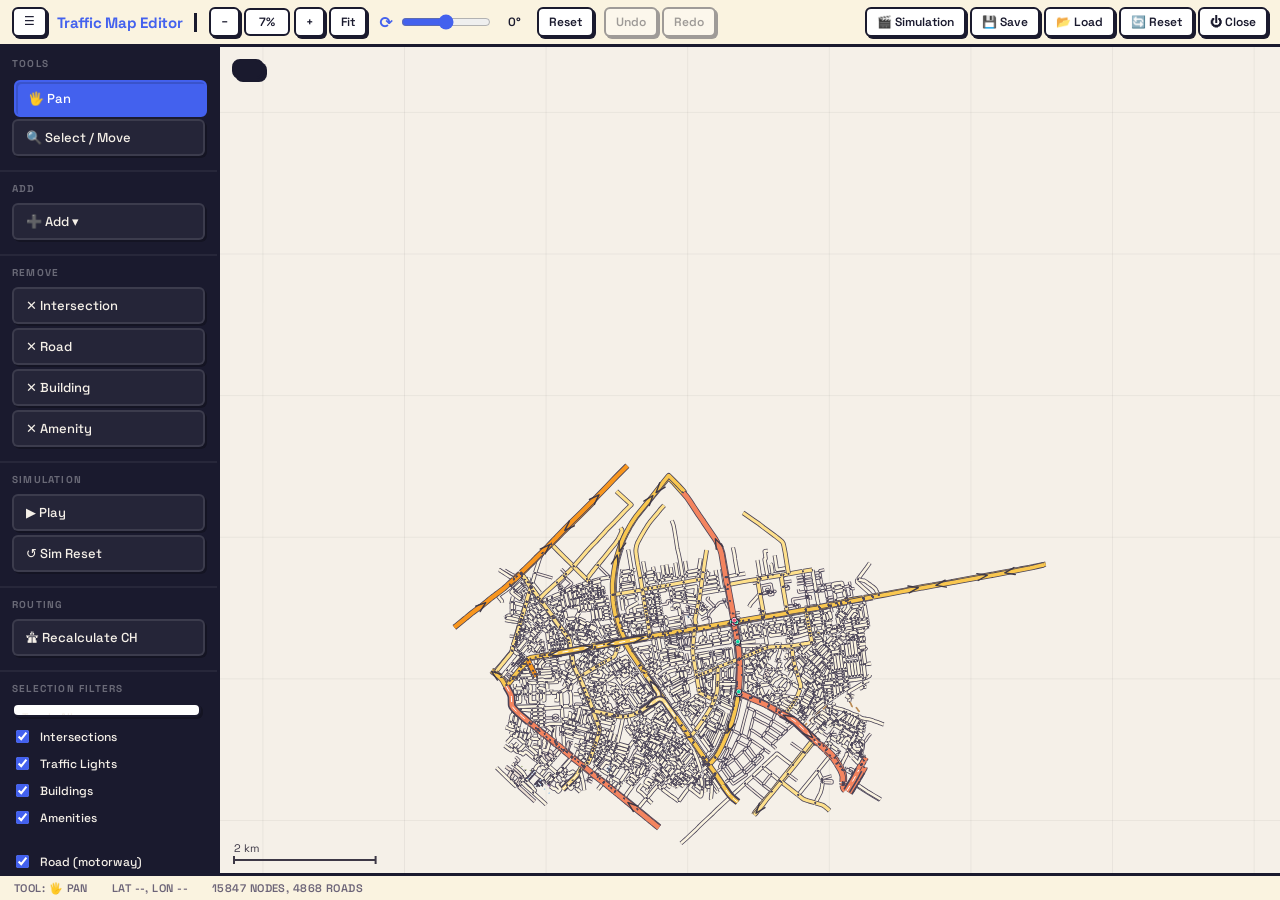
==== front-end/editor.html @ 22325852 "completed implementation of cch assisted bi-directional dijkastra added buildings and amenities crea" ====
<!DOCTYPE html>
<html lang="en">
<head>
<meta charset="UTF-8">
<meta name="viewport" content="width=device-width, initial-scale=1.0">
<title>Traffic Map Editor</title>
<link rel="preconnect" href="https://fonts.googleapis.com">
<link rel="preconnect" href="https://fonts.gstatic.com" crossorigin>
<link href="https://fonts.googleapis.com/css2?family=Space+Grotesk:wght@400;500;600;700&display=swap" rel="stylesheet">
<link rel="stylesheet" href="style.css">
</head>
<body>
<div id="app">

  <header id="topbar">
    <button id="sidebarToggle" title="Toggle sidebar">☰</button>
    <div class="brand">Traffic&nbsp;Map&nbsp;Editor</div>

    <div class="topbar-group">
      <button id="zoomOutBtn" title="Zoom out">−</button>
      <span id="zoomReadout">100%</span>
      <button id="zoomInBtn" title="Zoom in">+</button>
      <button id="fitBtn" title="Fit whole map in view">Fit</button>
    </div>

    <div class="topbar-group">
      <span class="rotate-icon" title="Rotate map">⟳</span>
      <input type="range" id="rotationSlider" min="-180" max="180" step="1" value="0" title="Rotate the map view">
      <span id="rotationReadout">0°</span>
      <button id="rotationResetBtn" title="Reset rotation to 0°">Reset</button>
    </div>

    <div class="topbar-group">
      <button id="undoBtn" title="Undo (Ctrl+Z)">Undo</button>
      <button id="redoBtn" title="Redo (Ctrl+Y)">Redo</button>
    </div>

    <div class="topbar-group topbar-right">
      <a class="tool-btn" href="simulation.html" title="Open the read-only simulation viewer">🎬 Simulation</a>
      <button id="saveBtn" title="Save the current map back into map_data.json on disk">💾 Save</button>
      <button id="loadBtn" title="Load a previously saved map JSON">📂 Load</button>
      <button id="resetBtn" title="Reload the original converted OSM data">🔄 Reset</button>
      <button id="closeServerBtn" title="Shut down the local serve.py server">⏻ Close</button>
      <input type="file" id="fileInput" accept="application/json" hidden>
    </div>
  </header>

  <div id="main-area">

    <aside id="sidebar">
      <div class="sidebar-section">
        <div class="sidebar-section-title">Tools</div>
        <button class="tool-btn active" data-tool="pan" title="Pan / Zoom (drag to pan, wheel to zoom)">🖐 Pan</button>
        <button class="tool-btn" data-tool="select" title="Select, move nodes/roads, rotate roads. Shift-click or drag a box to select multiple.">🔍 Select / Move</button>
      </div>

      <div class="sidebar-section">
        <div class="sidebar-section-title">Add</div>
        <div class="dropdown" id="addDropdown">
          <button class="tool-btn" id="addMenuBtn" title="Add an intersection or road" type="button">➕ Add ▾</button>
          <div class="dropdown-menu" id="addMenu" hidden>
            <button class="tool-btn" data-tool="addNode" title="Click empty space to add an intersection">⊕ Intersection</button>
            <button class="tool-btn" data-tool="addRoadLine" title="Click points to draw a straight road, Enter/double-click to finish">━ Road (Straight)</button>
            <button class="tool-btn" data-tool="addRoadSpline" title="Click points to draw a curved road, Enter/double-click to finish">〰 Road (Spline)</button>
            <button class="tool-btn" data-tool="addRoadCircle" title="Click and drag from the centre out to set the radius">⭕ Road (Circle)</button>
            <button class="tool-btn" data-tool="addSignal" title="Click an intersection to add a traffic light">🚦 Traffic Light</button>
            <button class="tool-btn" data-tool="addUturn" title="Click a road (splits it there) or an existing 2-road intersection to mark a U-turn point">↩ U-turn</button>
            <button class="tool-btn" data-tool="addAnglePoint" title="Click a road to insert a draggable sharp-bend point, without splitting it into two roads">⌐ Angle Point</button>
            <button class="tool-btn" data-tool="addCurvePoint" title="Click a road to insert a draggable smooth-curve point, without splitting it into two roads">◠ Curve Point</button>
            <button class="tool-btn" data-tool="addBuilding" title="Click points to draw a building footprint, Enter/double-click to finish">🏢 Building</button>
            <button class="tool-btn" data-tool="addAmenity" title="Click to place a point amenity, then set its type/icon/fleet in the inspector">📍 Amenity</button>
          </div>
        </div>
      </div>

      <div class="sidebar-section">
        <div class="sidebar-section-title">Remove</div>
        <button class="tool-btn" data-tool="delNode" title="Click a node to delete it">✕ Intersection</button>
        <button class="tool-btn" data-tool="delWay" title="Click a road to delete it">✕ Road</button>
        <button class="tool-btn" data-tool="delBuilding" title="Click a building to delete it">✕ Building</button>
        <button class="tool-btn" data-tool="delAmenity" title="Click an amenity to delete it">✕ Amenity</button>
      </div>

      <div class="sidebar-section">
        <div class="sidebar-section-title">Simulation</div>
        <button id="simPlayBtn" title="Play/pause the fixed-time traffic-light simulation">▶ Play</button>
        <button id="simResetBtn" title="Reset the simulation clock to 0">↺ Sim Reset</button>
      </div>

      <div class="sidebar-section">
        <div class="sidebar-section-title">Routing</div>
        <button id="recalcChBtn" title="Rebuild the routing Contraction Hierarchy (map_data.ch.bin) from the current map_data.json on disk">🛣 Recalculate CH</button>
      </div>

      <div class="sidebar-section" id="selectionFiltersSection">
        <div class="sidebar-section-title">Selection Filters</div>
        <div id="selectionFiltersContainer" style="display: flex; flex-direction: column; gap: 4px; max-height: 250px; overflow-y: auto; padding-right: 4px;">
          <!-- Checkboxes generated dynamically in editor.js -->
        </div>
      </div>

      <div class="sidebar-section">
        <div class="sidebar-section-title">View</div>
        <button id="arrowsToggleBtn" title="Show/hide one-way direction arrows">↗ Arrows</button>
        <button id="timersToggleBtn" title="Show/hide traffic-light countdown timers">⏱ Timers</button>
        <button id="buildingsToggleBtn" title="Show/hide buildings">🏢 Buildings</button>
        <button id="amenitiesToggleBtn" title="Show/hide amenities">📍 Amenities</button>
        <button id="cleanBtn" title="Remove unused, untagged points">🧹 Clean up</button>
        <button id="settingsBtn" title="Editor settings and defaults">⚙ Settings</button>
      </div>
    </aside>

    <main id="workspace">
      <canvas id="mapCanvas"></canvas>

      <div id="hint">Pan tool: drag to pan, scroll to zoom.</div>

      <div id="restoreBanner" hidden>
        <span id="restoreText"></span>
        <button id="restoreYes">Restore</button>
        <button id="restoreNo">Discard</button>
      </div>

      <div id="toast" hidden></div>

      <aside id="inspector" hidden>
        <div class="insp-head">
          <span id="inspTitle">Selection</span>
          <button id="inspClose" title="Close">×</button>
        </div>
        <div class="insp-body" id="inspBody"></div>
      </aside>

      <aside id="settingsPanel" hidden>
        <div class="insp-head">
          <span>Settings</span>
          <button id="settingsClose" title="Close">×</button>
        </div>
        <div class="insp-body" id="settingsBody"></div>
      </aside>
    </main>

  </div>

  <footer id="statusbar">
    <span id="statTool">Tool: Pan</span>
    <span id="statCoords">lat --, lon --</span>
    <span id="statCounts">-- nodes, -- roads</span>
    <span id="statSelection"></span>
  </footer>

</div>

<script src="map-core.js"></script>
<script src="settings.js"></script>
<script src="redlight.js"></script>
<script src="editor.js"></script>
<!-- TEMP: routing test/visualization harness - delete this line + routetest.js to remove -->
<script src="routetest.js"></script>
</body>
</html>
---- front-end/style.css ----
/* ============================================================
   Neo-Brutalism Theme — Traffic Map Editor
   ============================================================ */

:root{
  --bg: #f5f0e8;
  --sidebar-bg: #1a1a2e;
  --sidebar-fg: #f5f0e8;
  --topbar-bg: #faf3e0;
  --accent: #4361ee;
  --accent-hover: #3a56d4;
  --accent-light: #e8edff;
  --panel-bg: #ffffff;
  --panel-border: #e0d8cc;
  --text: #1a1a2e;
  --muted: #6c6478;
  --danger: #ef476f;
  --success: #06d6a0;
  --warning: #ffd166;
  --border: #1a1a2e;
  --shadow: #1a1a2e;
  --radius: 8px;
  --radius-sm: 6px;
  --font: 'Space Grotesk', 'Segoe UI', system-ui, -apple-system, Arial, sans-serif;
}

*{ box-sizing: border-box; }
[hidden]{ display:none !important; }

html,body{ height:100%; margin:0; }
body{
  font-family: var(--font);
  font-size: 13px;
  color: var(--text);
  overflow: hidden;
  background: var(--bg);
}

#app{ display:flex; flex-direction:column; height:100vh; }

/* ============================================================
   TOP BAR
   ============================================================ */
#topbar{
  display:flex;
  align-items:center;
  gap: 10px;
  padding: 7px 12px;
  background: var(--topbar-bg);
  border-bottom: 3px solid var(--border);
  z-index: 10;
  flex-shrink: 0;
  flex-wrap: wrap;
}

#topbar .brand{
  font-weight: 700;
  font-size: 15px;
  letter-spacing: -0.3px;
  color: var(--accent);
  padding-right: 12px;
  border-right: 3px solid var(--border);
  margin-right: 2px;
}

#sidebarToggle{
  background: var(--accent);
  color: #fff;
  border: 3px solid var(--border);
  border-radius: var(--radius-sm);
  padding: 3px 10px;
  font-size: 16px;
  font-weight: 700;
  cursor: pointer;
  box-shadow: 3px 3px 0 var(--shadow);
  transition: transform 0.1s, box-shadow 0.1s;
  line-height: 1.3;
}
#sidebarToggle:hover{
  transform: translate(1px, 1px);
  box-shadow: 2px 2px 0 var(--shadow);
}
#sidebarToggle:active{
  transform: translate(3px, 3px);
  box-shadow: 0 0 0 var(--shadow);
}

.topbar-group{
  display:flex;
  align-items:center;
  gap:4px;
}
.topbar-group.topbar-right{ margin-left:auto; }

#topbar button, #topbar a.tool-btn{
  display: inline-flex;
  align-items: center;
  background: var(--panel-bg);
  color: var(--text);
  border: 2px solid var(--border);
  border-radius: var(--radius-sm);
  padding: 5px 10px;
  font-size: 12px;
  font-family: var(--font);
  font-weight: 600;
  text-decoration: none;
  cursor: pointer;
  box-shadow: 2px 2px 0 var(--shadow);
  transition: transform 0.1s, box-shadow 0.1s;
  white-space: nowrap;
}
#topbar button:hover, #topbar a.tool-btn:hover{
  transform: translate(1px, 1px);
  box-shadow: 1px 1px 0 var(--shadow);
  background: var(--accent-light);
}
#topbar button:active, #topbar a.tool-btn:active{
  transform: translate(2px, 2px);
  box-shadow: 0 0 0 var(--shadow);
}
#topbar button:disabled{
  opacity: 0.4;
  cursor: not-allowed;
  transform: none;
  box-shadow: 2px 2px 0 var(--shadow);
}

#zoomReadout{
  min-width: 46px;
  text-align: center;
  display: inline-block;
  font-weight: 600;
  color: var(--text);
  font-size: 12px;
  background: var(--panel-bg);
  border: 2px solid var(--border);
  border-radius: var(--radius-sm);
  padding: 4px 6px;
}

/* ============================================================
   ROTATION CONTROL
   ============================================================ */
.rotate-icon{ color: var(--accent); font-size: 16px; padding: 0 2px; font-weight: 700; }
#rotationSlider{ width: 90px; accent-color: var(--accent); }
#rotationReadout{
  min-width: 36px;
  text-align: center;
  display: inline-block;
  font-weight: 600;
  color: var(--text);
  font-size: 12px;
}

/* ============================================================
   MAIN AREA (sidebar + workspace)
   ============================================================ */
#main-area{
  display: flex;
  flex: 1;
  min-height: 0;
  overflow: hidden;
}

/* ============================================================
   LEFT SIDEBAR
   ============================================================ */
#sidebar{
  width: 220px;
  min-width: 220px;
  background: var(--sidebar-bg);
  color: var(--sidebar-fg);
  border-right: 3px solid var(--border);
  overflow-y: auto;
  overflow-x: hidden;
  flex-shrink: 0;
  transition: width 0.25s ease, min-width 0.25s ease, border-right-width 0.25s ease;
  z-index: 8;
}
#sidebar.collapsed{
  width: 0;
  min-width: 0;
  border-right-width: 0;
  overflow: hidden;
}

.sidebar-section{
  padding: 10px 12px;
  border-bottom: 2px solid rgba(255,255,255,0.06);
}
.sidebar-section:last-child{ border-bottom: none; }

.sidebar-section-title{
  font-size: 10px;
  font-weight: 700;
  letter-spacing: 0.12em;
  color: rgba(255,255,255,0.35);
  margin-bottom: 8px;
  text-transform: uppercase;
}

/* Sidebar buttons (tool-btn and others) */
#sidebar button{
  display: block;
  width: 100%;
  background: rgba(255,255,255,0.05);
  color: var(--sidebar-fg);
  border: 2px solid rgba(255,255,255,0.1);
  border-radius: var(--radius-sm);
  padding: 8px 12px;
  font-size: 13px;
  font-family: var(--font);
  font-weight: 500;
  cursor: pointer;
  text-align: left;
  margin-bottom: 4px;
  transition: background 0.15s, transform 0.1s, box-shadow 0.1s;
  box-shadow: 2px 2px 0 rgba(0,0,0,0.25);
  white-space: nowrap;
  overflow: hidden;
  text-overflow: ellipsis;
}
#sidebar button:hover{
  background: rgba(255,255,255,0.12);
  transform: translate(1px, 1px);
  box-shadow: 1px 1px 0 rgba(0,0,0,0.25);
}
#sidebar button:active{
  transform: translate(2px, 2px);
  box-shadow: 0 0 0 rgba(0,0,0,0.25);
}
#sidebar button.tool-btn.active,
#sidebar button.active{
  background: var(--accent);
  border-color: var(--accent);
  color: #fff;
  box-shadow: inset 2px 2px 0 rgba(0,0,0,0.15);
  transform: translate(2px, 2px);
}

/* Arrows/Timers toggle active state */
#arrowsToggleBtn.active,
#timersToggleBtn.active{
  background: var(--accent) !important;
  border-color: var(--accent) !important;
  color: #fff !important;
}

/* ============================================================
   SIDEBAR DROPDOWN (Add menu — expands inline)
   ============================================================ */
#sidebar .dropdown{ position: relative; }
#sidebar .dropdown-menu{
  position: static;
  display: flex;
  flex-direction: column;
  gap: 2px;
  background: transparent;
  border: none;
  border-radius: 0;
  padding: 4px 0 0 14px;
  min-width: 0;
  box-shadow: none;
}
#sidebar .dropdown-menu .tool-btn{
  font-size: 12px;
  padding: 7px 10px;
  border-left: 3px solid var(--accent);
  border-radius: 0 var(--radius-sm) var(--radius-sm) 0;
}

/* ============================================================
   WORKSPACE
   ============================================================ */
#workspace{ position:relative; flex:1; min-height:0; min-width:0; background: var(--bg); overflow:hidden; }
#mapCanvas{ position:absolute; inset:0; width:100%; height:100%; display:block; cursor: grab; }
#mapCanvas.tool-select{ cursor: default; }
#mapCanvas.tool-addNode, #mapCanvas.tool-addRoadLine, #mapCanvas.tool-addRoadSpline, #mapCanvas.tool-addSignal{ cursor: crosshair; }
#mapCanvas.tool-delNode, #mapCanvas.tool-delWay{ cursor: not-allowed; }
#mapCanvas.dragging{ cursor: grabbing; }

/* ============================================================
   HINT (floating tip in top-left of workspace)
   ============================================================ */
#hint{
  position:absolute; top:12px; left:12px;
  background: var(--sidebar-bg);
  color: var(--sidebar-fg);
  padding: 8px 14px;
  border: 2px solid var(--border);
  border-radius: var(--radius);
  box-shadow: 3px 3px 0 var(--shadow);
  font-size: 12px;
  font-weight: 500;
  pointer-events: none;
  max-width: 46ch;
  z-index: 4;
}

/* ============================================================
   RESTORE BANNER
   ============================================================ */
#restoreBanner{
  position:absolute; top:12px; left:50%; transform:translateX(-50%);
  background: var(--panel-bg);
  border: 3px solid var(--border);
  border-radius: var(--radius);
  padding: 10px 14px;
  display:flex; gap:10px; align-items:center;
  box-shadow: 4px 4px 0 var(--shadow);
  font-weight: 500;
  z-index: 6;
}
#restoreBanner button{
  border: 2px solid var(--border);
  border-radius: var(--radius-sm);
  padding: 6px 14px;
  cursor: pointer;
  font-size: 12px;
  font-family: var(--font);
  font-weight: 600;
  box-shadow: 2px 2px 0 var(--shadow);
  transition: transform 0.1s, box-shadow 0.1s;
}
#restoreBanner button:hover{
  transform: translate(1px, 1px);
  box-shadow: 1px 1px 0 var(--shadow);
}
#restoreYes{ background: var(--accent); color:#fff; }
#restoreNo{ background: var(--bg); color: var(--text); }

/* ============================================================
   TOAST
   ============================================================ */
#toast{
  position:absolute; bottom:18px; left:50%; transform:translateX(-50%);
  background: var(--sidebar-bg);
  color:#fff;
  padding: 9px 18px;
  border: 2px solid var(--border);
  border-radius: var(--radius);
  box-shadow: 3px 3px 0 var(--shadow);
  font-size: 13px;
  font-weight: 600;
  z-index: 6;
}

/* ============================================================
   INSPECTOR & SETTINGS PANELS (right overlays, full height)
   ============================================================ */
#inspector{
  position:absolute; top:0; right:0; bottom:0;
  width: 340px; min-width: 260px; max-width: 80vw;
  resize: horizontal;
  background: var(--panel-bg);
  border-left: 3px solid var(--border);
  display:flex; flex-direction:column;
  overflow:hidden;
  z-index: 5;
}
#inspector[hidden]{ display:none; }

#settingsPanel{
  position:absolute; top:0; right:0; bottom:0;
  width: 340px; min-width: 260px; max-width: 80vw;
  resize: horizontal;
  background: var(--panel-bg);
  border-left: 3px solid var(--border);
  display:flex; flex-direction:column;
  overflow:hidden;
  z-index: 5;
}

/* Panel header */
.insp-head{
  display:flex; align-items:center; justify-content:space-between;
  padding: 12px 14px;
  background: var(--accent);
  color: #fff;
  font-weight: 700;
  font-size: 14px;
  border-bottom: 3px solid var(--border);
  flex-shrink: 0;
}
#inspClose,
#settingsClose{
  border: 2px solid rgba(255,255,255,0.5);
  background: rgba(255,255,255,0.12);
  color: #fff;
  font-size: 16px;
  font-weight: 700;
  cursor: pointer;
  line-height: 1;
  width: 28px;
  height: 28px;
  border-radius: 50%;
  display: flex;
  align-items: center;
  justify-content: center;
  transition: background 0.15s;
  padding: 0;
}
#inspClose:hover,
#settingsClose:hover{
  background: rgba(255,255,255,0.3);
}

/* Panel body */
.insp-body{ padding:14px; overflow-y:auto; overflow-x:hidden; flex:1; min-height:0; }
#settingsPanel .insp-body{ padding:14px; overflow-y:auto; overflow-x:hidden; flex:1; min-height:0; }

/* ============================================================
   FORM FIELDS (inside panels)
   ============================================================ */
.field{ margin-bottom:12px; }
.field label{
  display:block; font-size:10px; font-weight:700; color:var(--muted);
  margin-bottom:4px; text-transform:uppercase; letter-spacing:.06em;
}
.field input[type=text], .field input[type=number], .field select{
  width:100%; padding:7px 10px;
  border:2px solid var(--border);
  border-radius: var(--radius-sm);
  font-size:13px; font-family: var(--font); font-weight:500;
  box-shadow: 2px 2px 0 rgba(26,26,46,0.12);
  transition: box-shadow 0.15s, border-color 0.15s;
  background: #fff;
}
.field input:focus, .field select:focus{
  outline:none;
  border-color: var(--accent);
  box-shadow: 3px 3px 0 rgba(67,97,238,0.2);
}
.field .readonly{ font-size:13px; color:var(--text); font-weight:500; }

.checkrow{ display:flex; align-items:center; gap:8px; margin-bottom:10px; }
.checkrow label{ font-size:13px; font-weight:500; }
.checkrow input[type=checkbox]{ width:18px; height:18px; accent-color: var(--accent); cursor:pointer; }

/* ============================================================
   TAG EDITOR
   ============================================================ */
.tag-row{ display:flex; gap:4px; margin-bottom:5px; align-items:center; }
.tag-row .tag-key{
  width:38%; font-size:11px; font-weight:600; color:var(--muted);
  overflow:hidden; text-overflow:ellipsis; white-space:nowrap;
}
.tag-row input{
  flex:1; padding:5px 8px;
  border:2px solid var(--border); border-radius: var(--radius-sm);
  font-size:12px; font-family: var(--font);
}
.tag-row button{
  border:2px solid var(--danger); background:#fff; color:var(--danger);
  border-radius: var(--radius-sm); width:24px; height:24px; cursor:pointer;
  font-weight:700; font-size:14px; display:flex; align-items:center; justify-content:center;
  padding:0; transition: background 0.15s, color 0.15s;
}
.tag-row button:hover{ background: var(--danger); color:#fff; }

.tag-add{ display:flex; gap:4px; margin-top:8px; flex-wrap:wrap; }
.tag-add input, .tag-add select{
  flex:1; min-width:60px; padding:5px 8px;
  border:2px solid var(--border); border-radius: var(--radius-sm);
  font-size:12px; font-family: var(--font);
}
.tag-add button{
  border:2px solid var(--border); background: var(--accent); color:#fff;
  border-radius: var(--radius-sm); padding:5px 12px; cursor:pointer;
  font-weight:600; font-family: var(--font); font-size:12px;
  box-shadow: 2px 2px 0 var(--shadow);
  transition: transform 0.1s, box-shadow 0.1s;
}
.tag-add button:hover{
  transform: translate(1px, 1px);
  box-shadow: 1px 1px 0 var(--shadow);
}

/* ============================================================
   DANGER BUTTONS
   ============================================================ */
.danger-btn{
  width:100%; margin-top:8px; padding:9px;
  border:2px solid var(--border); border-radius: var(--radius-sm);
  background: var(--danger); color:#fff; cursor:pointer;
  font-size:13px; font-family: var(--font); font-weight:600;
  box-shadow: 3px 3px 0 var(--shadow);
  transition: transform 0.1s, box-shadow 0.1s;
}
.danger-btn:hover{
  transform: translate(1px, 1px);
  box-shadow: 2px 2px 0 var(--shadow);
}
.danger-btn:active{
  transform: translate(3px, 3px);
  box-shadow: 0 0 0 var(--shadow);
}

/* ============================================================
   SECTION TITLES IN PANELS
   ============================================================ */
.section-title{
  font-size:10px; font-weight:700; text-transform:uppercase;
  letter-spacing:.08em; color:var(--muted);
  margin: 14px 0 8px;
  border-top: 2px solid var(--panel-border);
  padding-top: 12px;
}

/* ============================================================
   PHASE EDITOR
   ============================================================ */
.phase-box{
  border:2px solid var(--border); border-radius: var(--radius);
  padding:10px; margin-bottom:10px;
  background: var(--bg);
  border-left: 4px solid var(--accent);
  box-shadow: 2px 2px 0 rgba(26,26,46,0.08);
}
.phase-title{
  font-weight:700; font-size:13px; margin-bottom:8px; color: var(--accent);
}

/* ============================================================
   QUICK ACTIONS (bulk selection)
   ============================================================ */
.quick-actions{ display:flex; flex-wrap:wrap; gap:6px; margin-bottom:10px; }
.quick-actions button{
  flex:1 1 auto;
  border:2px solid var(--border); background: var(--panel-bg);
  border-radius: var(--radius-sm); padding:7px 10px;
  font-size:11.5px; font-family: var(--font); font-weight:600; cursor:pointer;
  box-shadow: 2px 2px 0 rgba(26,26,46,0.12);
  transition: transform 0.1s, box-shadow 0.1s;
}
.quick-actions button:hover{
  transform: translate(1px, 1px);
  box-shadow: 1px 1px 0 rgba(26,26,46,0.12);
  background: var(--accent-light);
}

/* ============================================================
   BULK FILTER (selection filter by type)
   ============================================================ */
.bulk-filter {
  border: 1.5px solid var(--border);
  border-radius: var(--radius-sm);
  padding: 8px 10px;
  margin-bottom: 10px;
  background: var(--panel-bg);
  display: flex;
  flex-direction: column;
  gap: 4px;
}
.bulk-filter .checkrow {
  margin: 0;
  padding: 2px 0;
}
.bulk-filter .checkrow label {
  font-size: 12px;
  font-weight: 500;
}

/* ============================================================
   RANGE SLIDER (settings)
   ============================================================ */
.range-row{ display:flex; align-items:center; gap:8px; }
.range-row input[type=range]{ flex:1; accent-color: var(--accent); }
.range-readout{
  min-width:44px; text-align:right; font-size:12px; font-weight:600;
  color: var(--text);
  background: var(--bg);
  border: 2px solid var(--border);
  border-radius: var(--radius-sm);
  padding: 2px 6px;
}

/* ============================================================
   STATUS BAR
   ============================================================ */
#statusbar{
  display:flex; gap:24px; align-items:center;
  padding: 5px 14px;
  background: var(--topbar-bg);
  border-top: 3px solid var(--border);
  font-size:11px; font-weight:600;
  color: var(--muted);
  text-transform: uppercase;
  letter-spacing: .04em;
  flex-shrink: 0;
}

/* ============================================================
   PLAIN ACTION BUTTONS IN PANELS
   (dynamically created buttons like "Reverse direction",
    "Add traffic light", "+ Add phase", "Leave group", etc.)
   ============================================================ */
.insp-body button{
  font-family: var(--font);
  cursor: pointer;
}
/* Style unclassed buttons as neo-brutalist action buttons */
.insp-body > button:not([class]),
.insp-body > div > button:not([class]) {
  display: block;
  width: 100%;
  margin-top: 6px;
  padding: 8px 12px;
  border: 2px solid var(--border);
  border-radius: var(--radius-sm);
  background: var(--panel-bg);
  color: var(--text);
  font-size: 13px;
  font-weight: 600;
  box-shadow: 2px 2px 0 rgba(26,26,46,0.12);
  transition: transform 0.1s, box-shadow 0.1s;
}
.insp-body > button:not([class]):hover,
.insp-body > div > button:not([class]):hover {
  transform: translate(1px, 1px);
  box-shadow: 1px 1px 0 rgba(26,26,46,0.12);
  background: var(--accent-light);
}

/* ============================================================
   SCROLLBAR STYLING
   ============================================================ */
#sidebar::-webkit-scrollbar,
.insp-body::-webkit-scrollbar,
#selectionFiltersContainer::-webkit-scrollbar{ width: 6px; }
#sidebar::-webkit-scrollbar-track,
#selectionFiltersContainer::-webkit-scrollbar-track{ background: transparent; }
#sidebar::-webkit-scrollbar-thumb,
#selectionFiltersContainer::-webkit-scrollbar-thumb{ background: rgba(255,255,255,0.15); border-radius: 3px; }
.insp-body::-webkit-scrollbar-track{ background: transparent; }
.insp-body::-webkit-scrollbar-thumb{ background: rgba(26,26,46,0.15); border-radius: 3px; }

#selectionFiltersContainer .checkrow {
  margin-bottom: 4px;
}
#selectionFiltersContainer .checkrow label {
  color: var(--sidebar-fg);
  font-size: 12px;
}
#selectionFiltersContainer .checkrow input[type="checkbox"] {
  width: 13px;
  height: 13px;
}

/* ============================================================
   AMENITY ICON + FLEET EDITOR
   ============================================================ */
.icon-preview{
  display:flex; align-items:center; justify-content:center;
  width:56px; height:56px; margin-bottom:10px;
  border:2px solid var(--border); border-radius: var(--radius-sm);
  background:#fff; font-size:30px;
  box-shadow: 2px 2px 0 rgba(26,26,46,0.12);
}
.icon-preview img{ width:100%; height:100%; object-fit:contain; border-radius: var(--radius-sm); }

.fleet-card{
  margin:10px 0; padding:10px;
  border:2px solid var(--border); border-radius: var(--radius);
  background: var(--panel-bg);
  box-shadow: 3px 3px 0 rgba(26,26,46,0.12);
}
.fleet-card .section-title{ margin-top:10px; padding-top:8px; }

.vehicle-row{
  margin:8px 0; padding:8px;
  border:2px dashed var(--panel-border); border-radius: var(--radius-sm);
}

.fleet-card button, .vehicle-row button{
  display:block; width:100%; margin-top:6px; padding:7px 10px;
  border:2px solid var(--border); border-radius: var(--radius-sm);
  background: var(--panel-bg); color: var(--text);
  font-size:12px; font-weight:600; font-family: var(--font); cursor:pointer;
  box-shadow: 2px 2px 0 rgba(26,26,46,0.12);
  transition: transform 0.1s, box-shadow 0.1s;
}
.fleet-card button:hover, .vehicle-row button:hover{
  transform: translate(1px, 1px);
  box-shadow: 1px 1px 0 rgba(26,26,46,0.12);
  background: var(--accent-light);
}
.vehicle-row > button:last-child{
  border-color: var(--danger); color: var(--danger);
}
.vehicle-row > button:last-child:hover{
  background: var(--danger); color:#fff;
}
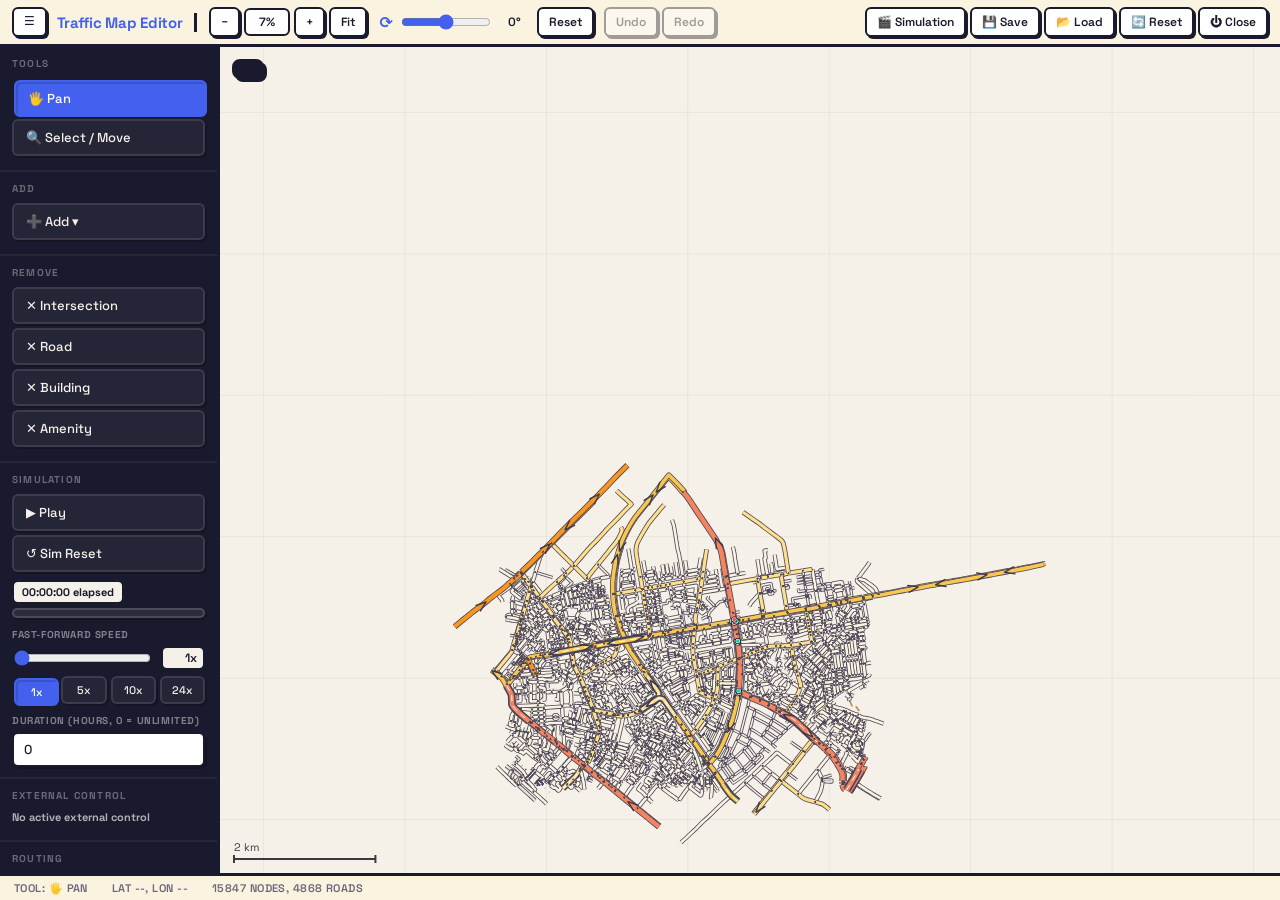
==== commit 9f132049: "implemented fastforwarding is simulation environment also implemented taking control although that f" ====
--- a/front-end/editor.html
+++ b/front-end/editor.html
@@ -85,6 +85,36 @@
         <div class="sidebar-section-title">Simulation</div>
         <button id="simPlayBtn" title="Play/pause the fixed-time traffic-light simulation">▶ Play</button>
         <button id="simResetBtn" title="Reset the simulation clock to 0">↺ Sim Reset</button>
+
+        <div class="sim-clock-row">
+          <span id="simDurationLabel" class="sim-clock-value">00:00:00 elapsed</span>
+        </div>
+        <div class="sim-progress-track"><div id="simDurationBar" class="sim-progress-fill"></div></div>
+
+        <div class="sim-control-block">
+          <label class="sim-control-label" for="simSpeedSlider">Fast-forward speed</label>
+          <div class="range-row">
+            <input type="range" id="simSpeedSlider" min="1" max="24" step="1" value="1">
+            <span id="simSpeedReadout" class="range-readout">1x</span>
+          </div>
+          <div class="sim-speed-presets">
+            <button type="button" class="sim-preset-btn" data-speed="1">1x</button>
+            <button type="button" class="sim-preset-btn" data-speed="5">5x</button>
+            <button type="button" class="sim-preset-btn" data-speed="10">10x</button>
+            <button type="button" class="sim-preset-btn" data-speed="24">24x</button>
+          </div>
+        </div>
+
+        <div class="sim-control-block">
+          <label class="sim-control-label" for="simDurationHoursInput">Duration (hours, 0 = unlimited)</label>
+          <input type="number" id="simDurationHoursInput" class="sim-number-input" min="0" step="0.5" value="0">
+        </div>
+      </div>
+
+      <div class="sidebar-section" id="extControlSection">
+        <div class="sidebar-section-title">External Control</div>
+        <div id="extControlCount" class="ext-ctrl-count">No active external control</div>
+        <div id="extControlList" class="ext-ctrl-list"></div>
       </div>
 
       <div class="sidebar-section">
--- a/front-end/style.css
+++ b/front-end/style.css
@@ -691,3 +691,95 @@
 .vehicle-row > button:last-child:hover{
   background: var(--danger); color:#fff;
 }
+
+/* ============================================================
+   SIMULATION SIDEBAR CONTROLS (sim clock, fast-forward, duration)
+   Dark sidebar, so labels/chips need their own contrast instead of
+   the .field/.section-title styles built for the light panels above.
+   ============================================================ */
+.sim-clock-row{ margin: 8px 0 4px; }
+.sim-clock-value{
+  display:inline-block; font-size:11px; font-weight:700; font-variant-numeric: tabular-nums;
+  color: var(--text); background: var(--bg);
+  border: 2px solid var(--border); border-radius: var(--radius-sm);
+  padding: 3px 8px;
+}
+.sim-progress-track{
+  height: 10px; margin-bottom: 10px;
+  background: rgba(255,255,255,0.08);
+  border: 2px solid rgba(255,255,255,0.15); border-radius: var(--radius-sm);
+  box-shadow: 2px 2px 0 rgba(0,0,0,0.25);
+  overflow: hidden;
+}
+.sim-progress-fill{
+  height: 100%; width: 0%;
+  background: var(--accent);
+  transition: width 0.2s linear;
+}
+
+.sim-control-block{ margin-top: 10px; }
+.sim-control-label{
+  display:block; font-size:10px; font-weight:700; letter-spacing:.06em;
+  text-transform: uppercase; color: rgba(255,255,255,0.45);
+  margin-bottom: 5px;
+}
+.sim-number-input{
+  width:100%; padding:7px 10px;
+  border:2px solid var(--border); border-radius: var(--radius-sm);
+  font-size:13px; font-family: var(--font); font-weight:500;
+  box-shadow: 2px 2px 0 rgba(0,0,0,0.25);
+  background:#fff; color: var(--text);
+}
+.sim-speed-presets{ display:flex; gap:4px; margin-top:6px; }
+#sidebar .sim-speed-presets .sim-preset-btn{
+  display:inline-flex; align-items:center; justify-content:center;
+  width:auto; flex:1; margin-bottom:0; padding:5px 2px; font-size:11px;
+}
+
+/* ============================================================
+   EXTERNAL CONTROL (sidebar status list + inspector test panel)
+   Violet is used nowhere else in this palette, so it reads
+   unambiguously as "an outside process has seized this light" -
+   matches EXT_CONTROL_COLOR in redlight.js's canvas rendering.
+   ============================================================ */
+.ext-ctrl-count{
+  font-size: 11px; font-weight: 700; color: rgba(255,255,255,0.65);
+  margin-bottom: 6px;
+}
+.ext-ctrl-list{ display:flex; flex-direction:column; gap:6px; }
+.ext-ctrl-row{
+  display:flex; align-items:center; gap:6px;
+  background: rgba(123,47,247,0.18);
+  border: 2px solid #7b2ff7; border-radius: var(--radius-sm);
+  padding: 6px 8px;
+  box-shadow: 2px 2px 0 rgba(0,0,0,0.25);
+}
+.ext-ctrl-node{
+  flex:1; min-width:0; font-weight:700; font-size:11px; color:#fff;
+  overflow:hidden; text-overflow:ellipsis; white-space:nowrap;
+}
+.ext-ctrl-by{
+  font-size:10px; font-weight:600; color: rgba(255,255,255,0.65);
+  white-space:nowrap; overflow:hidden; text-overflow:ellipsis; max-width:70px;
+}
+#sidebar .ext-ctrl-row button{
+  display:inline-flex; width:auto; margin-bottom:0;
+  padding: 4px 8px; font-size: 10px; font-weight:700;
+  background:#7b2ff7; color:#fff; border-color:#7b2ff7;
+  box-shadow: 2px 2px 0 rgba(0,0,0,0.3);
+}
+#sidebar .ext-ctrl-row button:hover{ background:#6412d9; }
+.ext-ctrl-hint{
+  margin-top:8px; font-size:10.5px; font-weight:500; line-height:1.4;
+  color: rgba(255,255,255,0.4);
+}
+
+/* Inspector panel version (light background) - shown when the selected
+   intersection is currently under external control, or offers the manual
+   test-override controls when it isn't. */
+.ext-ctrl-banner{
+  border-left: 4px solid #7b2ff7; background: rgba(123,47,247,0.08);
+  border-radius: var(--radius-sm); padding: 10px 12px; margin-bottom: 10px;
+  font-size: 12px; font-weight: 600; line-height: 1.4; color: var(--text);
+  box-shadow: 2px 2px 0 rgba(26,26,46,0.08);
+}
